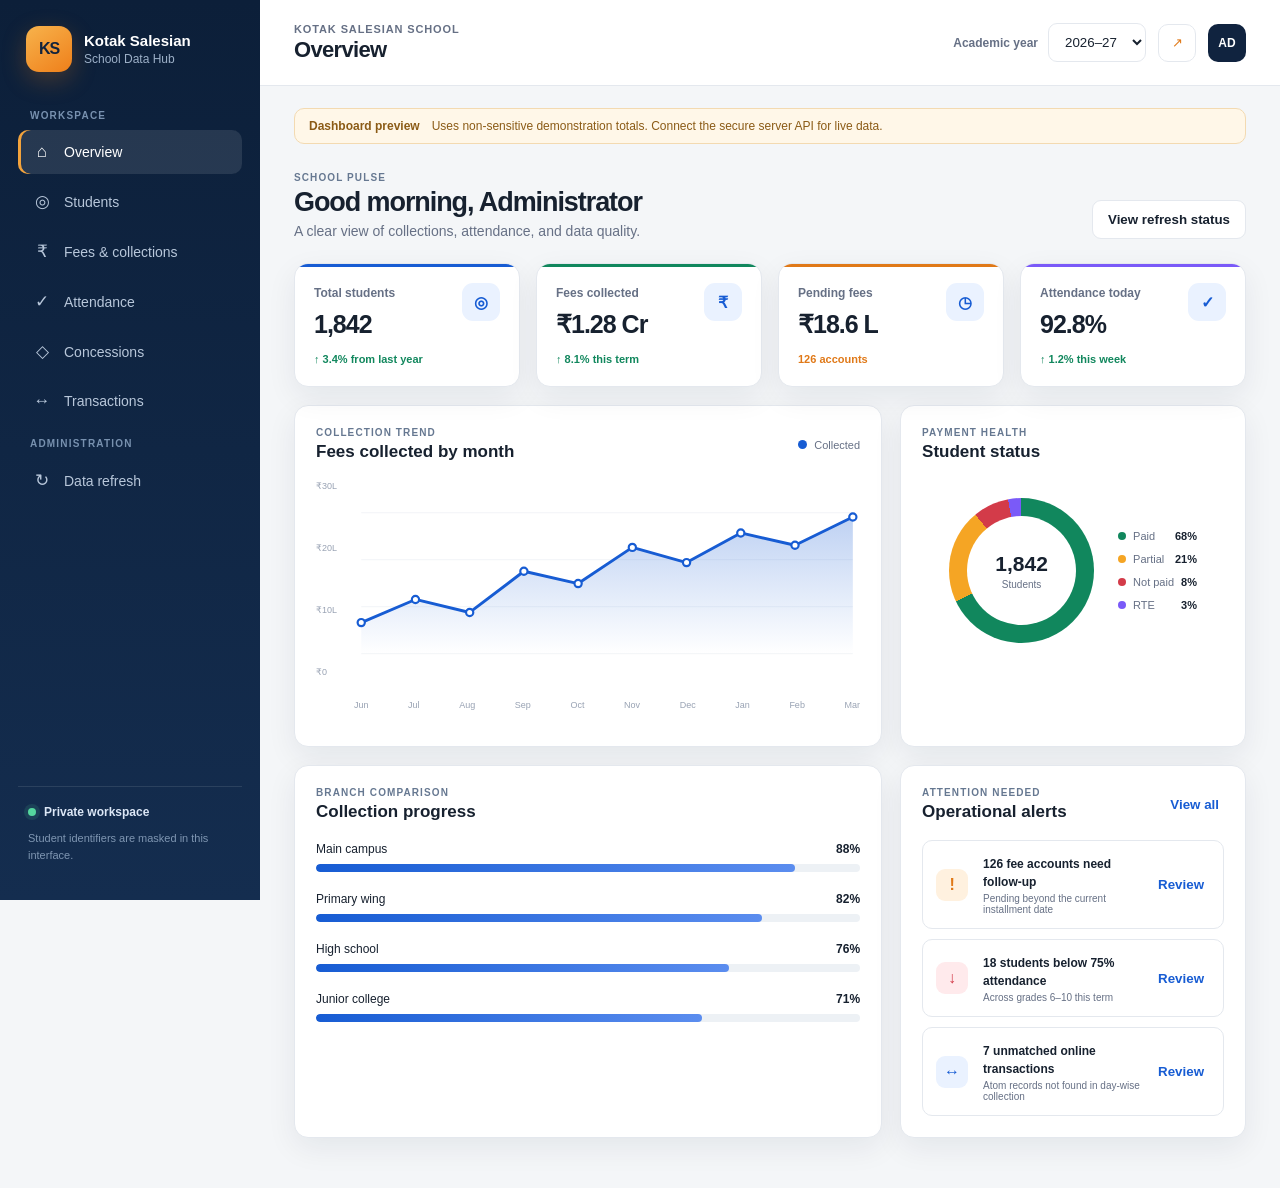
==== web_api/public/index.html @ 8c295ec9 "Fix Vercel standalone FastAPI deployment" ====
<!doctype html>
<html lang="en">
<head>
  <meta charset="utf-8">
  <meta name="viewport" content="width=device-width, initial-scale=1">
  <meta name="description" content="Kotak Salesian School administration and finance dashboard">
  <title>Kotak School Data Hub</title>
  <link rel="stylesheet" href="styles.css">
</head>
<body>
  <div class="app-shell">
    <aside class="sidebar" id="sidebar">
      <div class="brand">
        <div class="brand-mark" aria-hidden="true">KS</div>
        <div><strong>Kotak Salesian</strong><span>School Data Hub</span></div>
      </div>

      <nav class="nav" aria-label="Primary navigation">
        <p class="nav-label">Workspace</p>
        <button class="nav-item active" data-view="overview"><span>⌂</span>Overview</button>
        <button class="nav-item" data-view="students"><span>◎</span>Students</button>
        <button class="nav-item" data-view="fees"><span>₹</span>Fees & collections</button>
        <button class="nav-item" data-view="attendance"><span>✓</span>Attendance</button>
        <button class="nav-item" data-view="concessions"><span>◇</span>Concessions</button>
        <button class="nav-item" data-view="transactions"><span>↔</span>Transactions</button>
        <p class="nav-label">Administration</p>
        <button class="nav-item" data-view="refresh"><span>↻</span>Data refresh</button>
      </nav>

      <div class="sidebar-footer">
        <div class="privacy-badge"><span></span>Private workspace</div>
        <p>Student identifiers are masked in this interface.</p>
      </div>
    </aside>

    <main class="main">
      <header class="topbar">
        <button class="menu-button" id="menuButton" aria-label="Open navigation">☰</button>
        <div class="topbar-title">
          <p>Kotak Salesian School</p>
          <h1 id="pageTitle">Overview</h1>
        </div>
        <div class="topbar-actions">
          <label class="year-select">Academic year
            <select id="yearSelect">
              <option value="2026-27">2026–27</option>
              <option value="2025-26">2025–26</option>
              <option value="2024-25">2024–25</option>
            </select>
          </label>
          <button class="icon-button" id="connectionButton" aria-label="Connect data API" title="Connect data API">↗</button>
          <div class="avatar" title="Administrator">AD</div>
        </div>
      </header>

      <div class="demo-banner" id="dataBanner"><strong id="dataMode">Dashboard preview</strong><span id="dataMessage">Uses non-sensitive demonstration totals. Connect the secure server API for live data.</span></div>

      <section class="view active" id="overview" data-title="Overview">
        <div class="section-heading">
          <div><p class="eyebrow">School pulse</p><h2>Good morning, Administrator</h2><p>A clear view of collections, attendance, and data quality.</p></div>
          <button class="secondary-button" data-view-target="refresh">View refresh status</button>
        </div>

        <div class="metric-grid">
          <article class="metric-card accent-blue"><div class="metric-icon">◎</div><p>Total students</p><h3 data-metric="students">1,842</h3><span class="trend up">↑ 3.4% from last year</span></article>
          <article class="metric-card accent-green"><div class="metric-icon">₹</div><p>Fees collected</p><h3 data-metric="collected">₹1.28 Cr</h3><span class="trend up">↑ 8.1% this term</span></article>
          <article class="metric-card accent-orange"><div class="metric-icon">◷</div><p>Pending fees</p><h3 data-metric="pending">₹18.6 L</h3><span class="trend warn">126 accounts</span></article>
          <article class="metric-card accent-violet"><div class="metric-icon">✓</div><p>Attendance today</p><h3 data-metric="attendance">92.8%</h3><span class="trend up">↑ 1.2% this week</span></article>
        </div>

        <div class="dashboard-grid">
          <article class="panel wide">
            <div class="panel-header"><div><p class="eyebrow">Collection trend</p><h3>Fees collected by month</h3></div><div class="legend"><i></i>Collected</div></div>
            <div class="chart-wrap">
              <div class="y-axis"><span>₹30L</span><span>₹20L</span><span>₹10L</span><span>₹0</span></div>
              <svg class="line-chart" viewBox="0 0 700 250" role="img" aria-label="Fee collections from June to March">
                <defs><linearGradient id="area" x1="0" y1="0" x2="0" y2="1"><stop offset="0" stop-color="#175cd3" stop-opacity=".28"/><stop offset="1" stop-color="#175cd3" stop-opacity="0"/></linearGradient></defs>
                <g class="grid-lines"><line x1="10" y1="25" x2="690" y2="25"/><line x1="10" y1="90" x2="690" y2="90"/><line x1="10" y1="155" x2="690" y2="155"/><line x1="10" y1="220" x2="690" y2="220"/></g>
                <path class="area" d="M10 177 L85 145 L160 163 L235 106 L310 123 L385 73 L460 94 L535 53 L610 70 L690 31 L690 220 L10 220 Z"/>
                <polyline class="line" points="10,177 85,145 160,163 235,106 310,123 385,73 460,94 535,53 610,70 690,31"/>
                <g class="dots"><circle cx="10" cy="177" r="5"/><circle cx="85" cy="145" r="5"/><circle cx="160" cy="163" r="5"/><circle cx="235" cy="106" r="5"/><circle cx="310" cy="123" r="5"/><circle cx="385" cy="73" r="5"/><circle cx="460" cy="94" r="5"/><circle cx="535" cy="53" r="5"/><circle cx="610" cy="70" r="5"/><circle cx="690" cy="31" r="5"/></g>
              </svg>
              <div class="x-axis"><span>Jun</span><span>Jul</span><span>Aug</span><span>Sep</span><span>Oct</span><span>Nov</span><span>Dec</span><span>Jan</span><span>Feb</span><span>Mar</span></div>
            </div>
          </article>

          <article class="panel">
            <div class="panel-header"><div><p class="eyebrow">Payment health</p><h3>Student status</h3></div></div>
            <div class="donut-layout">
              <div class="donut payment-donut"><div><strong>1,842</strong><span>Students</span></div></div>
              <div class="donut-legend"><p><i class="paid"></i>Paid <strong>68%</strong></p><p><i class="partial"></i>Partial <strong>21%</strong></p><p><i class="unpaid"></i>Not paid <strong>8%</strong></p><p><i class="rte"></i>RTE <strong>3%</strong></p></div>
            </div>
          </article>

          <article class="panel">
            <div class="panel-header"><div><p class="eyebrow">Branch comparison</p><h3>Collection progress</h3></div></div>
            <div class="progress-list">
              <div><p><span>Main campus</span><strong>88%</strong></p><div><i style="width:88%"></i></div></div>
              <div><p><span>Primary wing</span><strong>82%</strong></p><div><i style="width:82%"></i></div></div>
              <div><p><span>High school</span><strong>76%</strong></p><div><i style="width:76%"></i></div></div>
              <div><p><span>Junior college</span><strong>71%</strong></p><div><i style="width:71%"></i></div></div>
            </div>
          </article>

          <article class="panel wide">
            <div class="panel-header"><div><p class="eyebrow">Attention needed</p><h3>Operational alerts</h3></div><button class="text-button">View all</button></div>
            <div class="alert-list">
              <div class="alert-item orange"><span>!</span><div><strong>126 fee accounts need follow-up</strong><p>Pending beyond the current installment date</p></div><button data-view-target="fees">Review</button></div>
              <div class="alert-item red"><span>↓</span><div><strong>18 students below 75% attendance</strong><p>Across grades 6–10 this term</p></div><button data-view-target="attendance">Review</button></div>
              <div class="alert-item blue"><span>↔</span><div><strong>7 unmatched online transactions</strong><p>Atom records not found in day-wise collection</p></div><button data-view-target="transactions">Review</button></div>
            </div>
          </article>
        </div>
      </section>

      <section class="view" id="students" data-title="Students">
        <div class="section-heading compact"><div><p class="eyebrow">Student registry</p><h2>Students</h2><p>Search academic records without exposing sensitive identity fields.</p></div><button class="primary-button">Export filtered list</button></div>
        <div class="metric-grid small"><article class="mini-stat"><span>Active</span><strong>1,736</strong></article><article class="mini-stat"><span>New admissions</span><strong>164</strong></article><article class="mini-stat"><span>TC applied</span><strong>28</strong></article><article class="mini-stat"><span>Alumni</span><strong>312</strong></article></div>
        <article class="panel table-panel"><div class="table-toolbar"><input class="search" id="studentSearch" placeholder="Search admission number or grade"><select><option>All grades</option><option>Grade 10</option><option>Grade 9</option><option>Grade 8</option></select><select><option>All statuses</option><option>Continuing</option><option>New</option><option>TC applied</option></select></div><div class="table-scroll"><table><thead><tr><th>Admission no.</th><th>Student</th><th>Grade</th><th>Branch</th><th>Status</th><th>Attendance</th></tr></thead><tbody id="studentRows"></tbody></table></div></article>
      </section>

      <section class="view" id="fees" data-title="Fees & collections">
        <div class="section-heading compact"><div><p class="eyebrow">Financial operations</p><h2>Fees & collections</h2><p>Monitor collection health, dues, and payment modes.</p></div><button class="primary-button">Download report</button></div>
        <div class="metric-grid small"><article class="mini-stat"><span>Expected</span><strong id="expectedStat">₹1.47 Cr</strong></article><article class="mini-stat"><span>Collected</span><strong id="collectedStat">₹1.28 Cr</strong></article><article class="mini-stat"><span>Concessions</span><strong id="feeConcessionStat">₹7.4 L</strong></article><article class="mini-stat"><span>Collection rate</span><strong id="collectionRateStat">87.3%</strong></article></div>
        <div class="dashboard-grid"><article class="panel wide"><div class="panel-header"><div><p class="eyebrow">Collection register</p><h3>Recent payments</h3></div><div class="status-pill success">Reconciled</div></div><div class="table-scroll"><table><thead><tr><th>Receipt</th><th>Admission</th><th>Date</th><th>Mode</th><th>Account</th><th>Amount</th></tr></thead><tbody id="feeRows"><tr><td>RC-260418</td><td>ADM•••1042</td><td>10 Oct 2026</td><td>Online</td><td>School fee</td><td>₹18,500</td></tr><tr><td>RC-260417</td><td>ADM•••0831</td><td>10 Oct 2026</td><td>Cash</td><td>Transport</td><td>₹7,200</td></tr><tr><td>RC-260416</td><td>ADM•••1527</td><td>9 Oct 2026</td><td>UPI</td><td>School fee</td><td>₹12,400</td></tr><tr><td>RC-260415</td><td>ADM•••0419</td><td>9 Oct 2026</td><td>Card</td><td>School fee</td><td>₹21,000</td></tr></tbody></table></div></article><article class="panel"><div class="panel-header"><div><p class="eyebrow">Payment modes</p><h3>Collection mix</h3></div></div><div class="horizontal-bars"><div><p><span>Online / UPI</span><strong>52%</strong></p><i style="--bar:52%"></i></div><div><p><span>Cash</span><strong>27%</strong></p><i style="--bar:27%"></i></div><div><p><span>Card</span><strong>14%</strong></p><i style="--bar:14%"></i></div><div><p><span>Bank transfer</span><strong>7%</strong></p><i style="--bar:7%"></i></div></div></article></div>
      </section>

      <section class="view" id="attendance" data-title="Attendance">
        <div class="section-heading compact"><div><p class="eyebrow">Daily presence</p><h2>Attendance</h2><p>Identify trends and students who may need support.</p></div><button class="primary-button">Attendance report</button></div>
        <div class="dashboard-grid"><article class="panel"><div class="panel-header"><div><p class="eyebrow" id="attendanceDateLabel">Latest recorded day</p><h3>Overall attendance</h3></div></div><div class="donut-layout centered"><div class="donut attendance-donut"><div><strong id="attendanceToday">92.8%</strong><span>Present</span></div></div></div></article><article class="panel wide"><div class="panel-header"><div><p class="eyebrow">By grade</p><h3>Latest attendance</h3></div></div><div class="grade-bars" id="gradeBars"></div></article><article class="panel full"><div class="panel-header"><div><p class="eyebrow">Intervention list</p><h3>Attendance below 75%</h3></div><span class="status-pill warning" id="lowAttendanceCount">18 students</span></div><div class="table-scroll"><table><thead><tr><th>Admission</th><th>Grade</th><th>Present</th><th>Absent</th><th>Attendance</th><th>Action</th></tr></thead><tbody id="attendanceRows"><tr><td>ADM•••0914</td><td>Grade 9 · A</td><td>86</td><td>31</td><td><span class="status-pill danger">73.5%</span></td><td><button class="text-button">Review</button></td></tr><tr><td>ADM•••1218</td><td>Grade 7 · B</td><td>83</td><td>34</td><td><span class="status-pill danger">70.9%</span></td><td><button class="text-button">Review</button></td></tr></tbody></table></div></article></div>
      </section>

      <section class="view" id="concessions" data-title="Concessions">
        <div class="section-heading compact"><div><p class="eyebrow">Financial assistance</p><h2>Concessions</h2><p>Track approved assistance with a clear audit trail.</p></div><button class="primary-button">Export register</button></div>
        <div class="metric-grid small"><article class="mini-stat"><span>Total granted</span><strong id="concessionTotalStat">₹7.4 L</strong></article><article class="mini-stat"><span>Beneficiaries</span><strong id="beneficiaryStat">96</strong></article><article class="mini-stat"><span>Average</span><strong id="concessionAverageStat">₹7,708</strong></article><article class="mini-stat"><span>Of expected fees</span><strong>5.0%</strong></article></div>
        <article class="panel table-panel"><div class="panel-header"><div><p class="eyebrow">Register</p><h3>Recent concessions</h3></div><span class="status-pill success">Approved records</span></div><div class="table-scroll"><table><thead><tr><th>Date</th><th>Student</th><th>Amount</th><th>Academic year</th></tr></thead><tbody id="concessionRows"><tr><td>8 Oct 2026</td><td>ADM•••0732</td><td>₹8,500</td><td>2026–27</td></tr><tr><td>6 Oct 2026</td><td>ADM•••1147</td><td>₹12,000</td><td>2026–27</td></tr><tr><td>2 Oct 2026</td><td>ADM•••0319</td><td>₹10,000</td><td>2026–27</td></tr></tbody></table></div></article>
      </section>

      <section class="view" id="transactions" data-title="Transactions">
        <div class="section-heading compact"><div><p class="eyebrow">Payment reconciliation</p><h2>Transactions</h2><p>Match Atom settlements against day-wise school collections.</p></div><button class="primary-button">Export exceptions</button></div>
        <div class="metric-grid small"><article class="mini-stat"><span>Atom transactions</span><strong>4,218</strong></article><article class="mini-stat"><span>Matched</span><strong>4,211</strong></article><article class="mini-stat"><span>Unmatched</span><strong class="orange-text" id="unmatchedStat">7</strong></article><article class="mini-stat"><span>Unmatched amount</span><strong id="unmatchedAmountStat">₹27,700</strong></article></div>
        <article class="panel table-panel"><div class="panel-header"><div><p class="eyebrow">Exceptions</p><h3>Unmatched Atom payments</h3></div><span class="status-pill warning">Needs review</span></div><div class="table-scroll"><table><thead><tr><th>Transaction</th><th>Admission</th><th>Transaction date</th><th>Settlement date</th><th>Amount</th><th>Status</th></tr></thead><tbody id="transactionRows"><tr><td>AT•••88214</td><td>ADM•••0284</td><td>9 Oct 2026</td><td>10 Oct 2026</td><td>₹18,500</td><td><span class="status-pill warning">Unmatched</span></td></tr><tr><td>AT•••88197</td><td>ADM•••1431</td><td>9 Oct 2026</td><td>10 Oct 2026</td><td>₹9,200</td><td><span class="status-pill warning">Unmatched</span></td></tr></tbody></table></div></article>
      </section>

      <section class="view" id="refresh" data-title="Data refresh">
        <div class="section-heading compact"><div><p class="eyebrow">Administrator tools</p><h2>Data refresh</h2><p>Review pipeline status before requesting a controlled server refresh.</p></div><span class="status-pill success"><i></i>All systems healthy</span></div>
        <div class="safety-callout"><span>i</span><div><strong>Protected operation</strong><p>The production implementation must run the Python pipeline on a private server. This preview never receives database passwords or student source files.</p></div></div>
        <div class="pipeline-grid" id="pipelineGrid"></div>
        <article class="panel audit-panel"><div class="panel-header"><div><p class="eyebrow">Audit trail</p><h3>Recent refresh activity</h3></div></div><div class="timeline"><div><i></i><p><strong>Day-wise collections refreshed</strong><span>10 Oct 2026, 6:42 PM · 4,218 records · Administrator</span></p></div><div><i></i><p><strong>Student registry refreshed</strong><span>10 Oct 2026, 6:31 PM · 1,842 records · Administrator</span></p></div><div><i></i><p><strong>Database backup verified</strong><span>10 Oct 2026, 6:28 PM · 312 KB · Automated</span></p></div></div></article>
      </section>
    </main>
  </div>

  <div class="modal-backdrop" id="modal" aria-hidden="true">
    <div class="modal" role="dialog" aria-modal="true" aria-labelledby="modalTitle">
      <button class="modal-close" id="modalClose" aria-label="Close">×</button>
      <div class="modal-icon">↻</div><p class="eyebrow">Server connection required</p><h2 id="modalTitle">Refresh request prepared</h2>
      <p>The web interface is ready. Connect the private pipeline API before enabling production refreshes.</p>
      <div class="modal-note"><strong>Safety checks included</strong><span>Verified backup · Atomic database writes · Audit logging · Admin-only access</span></div>
      <button class="primary-button full-button" id="modalDone">Understood</button>
    </div>
  </div>
  <div class="modal-backdrop" id="connectionModal" aria-hidden="true">
    <div class="modal" role="dialog" aria-modal="true" aria-labelledby="connectionTitle">
      <button class="modal-close" id="connectionClose" aria-label="Close">×</button>
      <div class="modal-icon">↗</div><p class="eyebrow">Secure server connection</p><h2 id="connectionTitle">Connect live school data</h2>
      <p>The API key is kept only for this browser session and is never included in the published website.</p>
      <label class="field-label">API address<input id="apiUrl" type="url" placeholder="https://api.example.com"></label>
      <label class="field-label">API key<input id="apiKey" type="password" placeholder="Viewer or administrator key" autocomplete="off"></label>
      <p class="form-status" id="connectionStatus"></p>
      <div class="button-row"><button class="secondary-button" id="disconnectButton">Use preview data</button><button class="primary-button" id="connectButton">Connect securely</button></div>
    </div>
  </div>
  <script src="app.js"></script>
</body>
</html>
---- web_api/public/styles.css ----
:root{--navy:#10233f;--navy-2:#18375e;--blue:#175cd3;--blue-soft:#eaf2ff;--ink:#17212f;--muted:#667085;--line:#e4e8ee;--bg:#f4f6f8;--white:#fff;--green:#11875d;--orange:#e07918;--red:#d33b49;--violet:#7a5af8;--shadow:0 10px 30px rgba(18,35,60,.07)}
*{box-sizing:border-box}html{scroll-behavior:smooth}body{margin:0;background:var(--bg);color:var(--ink);font-family:Inter,ui-sans-serif,-apple-system,BlinkMacSystemFont,"Segoe UI",sans-serif}.app-shell{min-height:100vh}.sidebar{position:fixed;inset:0 auto 0 0;width:260px;background:linear-gradient(180deg,#0c1f39,#142d4f);color:#dce7f6;padding:26px 18px;display:flex;flex-direction:column;z-index:20}.brand{display:flex;gap:12px;align-items:center;padding:0 8px 28px}.brand-mark{height:46px;width:46px;border-radius:13px;display:grid;place-items:center;background:linear-gradient(145deg,#f7b34c,#ef7f1a);color:#11233d;font-weight:900;letter-spacing:-1px;box-shadow:0 8px 25px rgba(238,126,25,.25)}.brand strong,.brand span{display:block}.brand strong{font-size:15px;color:white}.brand span{font-size:12px;color:#9db0c8;margin-top:3px}.nav{display:flex;flex-direction:column;gap:5px}.nav-label{padding:10px 12px 4px;margin:0;color:#7891af;text-transform:uppercase;letter-spacing:.12em;font-size:10px;font-weight:800}.nav-item{border:0;background:transparent;color:#b8c7da;border-radius:10px;padding:12px 14px;text-align:left;font-size:14px;display:flex;align-items:center;gap:12px;cursor:pointer;transition:.2s}.nav-item span{width:20px;text-align:center;font-size:17px}.nav-item:hover,.nav-item.active{background:rgba(255,255,255,.1);color:#fff}.nav-item.active{box-shadow:inset 3px 0 #f3a33c}.sidebar-footer{margin-top:auto;border-top:1px solid rgba(255,255,255,.1);padding:18px 10px 0}.privacy-badge{font-size:12px;font-weight:700;display:flex;align-items:center;gap:8px}.privacy-badge span{width:8px;height:8px;background:#55d69e;border-radius:50%;box-shadow:0 0 0 4px rgba(85,214,158,.12)}.sidebar-footer p{color:#7f96b2;font-size:11px;line-height:1.5}.main{margin-left:260px;min-height:100vh}.topbar{height:86px;background:rgba(255,255,255,.94);border-bottom:1px solid var(--line);display:flex;align-items:center;padding:0 34px;position:sticky;top:0;z-index:10;backdrop-filter:blur(12px)}.topbar-title p{margin:0 0 2px;color:var(--muted);font-size:11px;text-transform:uppercase;letter-spacing:.08em;font-weight:700}.topbar-title h1{margin:0;font-size:22px;letter-spacing:-.03em}.topbar-actions{margin-left:auto;display:flex;align-items:center;gap:12px}.year-select{display:flex;align-items:center;gap:10px;color:var(--muted);font-size:12px;font-weight:700}.year-select select,.table-toolbar select,.search{border:1px solid var(--line);background:#fff;border-radius:9px;padding:10px 12px;color:var(--ink);outline:none}.icon-button,.menu-button{border:1px solid var(--line);background:#fff;width:38px;height:38px;border-radius:10px;cursor:pointer;color:var(--orange)}.menu-button{display:none}.avatar{width:38px;height:38px;border-radius:10px;display:grid;place-items:center;background:var(--navy);color:#fff;font-size:12px;font-weight:800}.demo-banner{margin:22px 34px 0;padding:10px 14px;background:#fff7e8;border:1px solid #f3dab1;border-radius:10px;color:#8b5b16;font-size:12px;display:flex;gap:12px}.view{display:none;padding:28px 34px 50px;animation:fade .25s ease}.view.active{display:block}@keyframes fade{from{opacity:0;transform:translateY(4px)}to{opacity:1;transform:none}}.section-heading{display:flex;justify-content:space-between;align-items:flex-end;margin-bottom:24px}.section-heading.compact{align-items:center}.section-heading h2{margin:4px 0 5px;font-size:27px;letter-spacing:-.04em}.section-heading p{margin:0;color:var(--muted);font-size:14px}.eyebrow{text-transform:uppercase!important;letter-spacing:.11em!important;color:#667891!important;font-size:10px!important;font-weight:800!important}.primary-button,.secondary-button,.text-button{border:0;border-radius:9px;padding:11px 15px;font-weight:750;cursor:pointer}.primary-button{background:var(--navy);color:#fff}.secondary-button{background:#fff;border:1px solid var(--line);color:var(--ink)}.text-button{background:transparent;color:var(--blue);padding:5px}.metric-grid{display:grid;grid-template-columns:repeat(4,minmax(0,1fr));gap:16px;margin-bottom:18px}.metric-card,.mini-stat,.panel{background:#fff;border:1px solid var(--line);border-radius:14px;box-shadow:var(--shadow)}.metric-card{padding:19px;position:relative;overflow:hidden}.metric-card:after{content:"";position:absolute;top:0;left:0;right:0;height:3px;background:var(--blue)}.accent-green:after{background:var(--green)}.accent-orange:after{background:var(--orange)}.accent-violet:after{background:var(--violet)}.metric-icon{float:right;width:38px;height:38px;border-radius:11px;background:var(--blue-soft);display:grid;place-items:center;color:var(--blue);font-weight:900}.metric-card p{margin:3px 0 10px;color:var(--muted);font-size:12px;font-weight:700}.metric-card h3{font-size:25px;margin:0 0 10px;letter-spacing:-.04em}.trend{font-size:11px;font-weight:700}.trend.up{color:var(--green)}.trend.warn{color:var(--orange)}.metric-grid.small{margin-top:2px}.mini-stat{padding:18px 20px}.mini-stat span,.mini-stat strong{display:block}.mini-stat span{font-size:12px;color:var(--muted);margin-bottom:8px}.mini-stat strong{font-size:22px}.orange-text{color:var(--orange)}.dashboard-grid{display:grid;grid-template-columns:1.7fr 1fr;gap:18px}.panel{padding:21px;min-width:0}.panel.wide{min-height:310px}.panel.full{grid-column:1/-1}.panel-header{display:flex;align-items:center;justify-content:space-between;gap:12px;margin-bottom:18px}.panel-header h3{margin:4px 0 0;font-size:17px}.panel-header p{margin:0}.legend{font-size:11px;color:var(--muted);display:flex;align-items:center;gap:7px}.legend i{width:9px;height:9px;border-radius:50%;background:var(--blue)}.chart-wrap{display:grid;grid-template-columns:38px 1fr;grid-template-rows:1fr 25px;height:245px}.y-axis{display:flex;flex-direction:column;justify-content:space-between;color:#98a2b3;font-size:9px;padding:1px 0 23px}.line-chart{width:100%;height:210px;overflow:visible}.grid-lines line{stroke:#edf0f4;stroke-width:1}.area{fill:url(#area)}.line{fill:none;stroke:var(--blue);stroke-width:4;stroke-linecap:round;stroke-linejoin:round}.dots circle{fill:#fff;stroke:var(--blue);stroke-width:3}.x-axis{grid-column:2;display:flex;justify-content:space-between;color:#98a2b3;font-size:9px}.donut-layout{display:flex;align-items:center;justify-content:center;gap:24px;padding:18px 0}.donut-layout.centered{padding:28px}.donut{width:145px;height:145px;border-radius:50%;display:grid;place-items:center;position:relative;flex:none}.payment-donut{background:conic-gradient(var(--green) 0 68%,#f5a524 68% 89%,var(--red) 89% 97%,var(--violet) 97%)}.attendance-donut{background:conic-gradient(var(--green) 0 92.8%,#e8edf2 92.8%)}.donut:before{content:"";position:absolute;inset:18px;border-radius:50%;background:#fff}.donut div{position:relative;text-align:center}.donut strong,.donut span{display:block}.donut strong{font-size:21px}.donut span{font-size:10px;color:var(--muted);margin-top:3px}.donut-legend p{font-size:11px;color:var(--muted);display:flex;align-items:center;gap:7px}.donut-legend strong{margin-left:auto;color:var(--ink)}.donut-legend i{width:8px;height:8px;border-radius:50%}.paid{background:var(--green)}.partial{background:#f5a524}.unpaid{background:var(--red)}.rte{background:var(--violet)}.progress-list>div{margin:20px 0}.progress-list p,.horizontal-bars p{display:flex;justify-content:space-between;font-size:12px;margin:0 0 8px}.progress-list>div>div{height:8px;background:#edf1f5;border-radius:20px;overflow:hidden}.progress-list i{display:block;background:linear-gradient(90deg,var(--blue),#5b8def);height:100%;border-radius:20px}.alert-list{display:grid;gap:10px}.alert-item{display:grid;grid-template-columns:35px 1fr auto;align-items:center;gap:12px;padding:13px;border:1px solid var(--line);border-radius:10px}.alert-item>span{width:32px;height:32px;display:grid;place-items:center;border-radius:9px;font-weight:900}.alert-item.orange>span{background:#fff1df;color:var(--orange)}.alert-item.red>span{background:#ffeaec;color:var(--red)}.alert-item.blue>span{background:var(--blue-soft);color:var(--blue)}.alert-item strong{font-size:12px}.alert-item p{margin:3px 0 0;color:var(--muted);font-size:10px}.alert-item button{border:0;background:transparent;color:var(--blue);font-weight:800;cursor:pointer}.table-panel{padding:0;overflow:hidden}.table-toolbar{display:flex;gap:10px;padding:17px;border-bottom:1px solid var(--line)}.search{flex:1;min-width:180px}.table-scroll{overflow:auto}table{border-collapse:collapse;width:100%;font-size:12px}th{text-align:left;color:#667085;text-transform:uppercase;letter-spacing:.06em;font-size:9px;background:#f8fafc}th,td{padding:14px 16px;border-bottom:1px solid #edf0f3;white-space:nowrap}tbody tr:hover{background:#fafcff}.status-pill{display:inline-flex;align-items:center;gap:6px;padding:6px 9px;border-radius:20px;font-size:10px;font-weight:800;background:#eef2f6;color:#566273}.status-pill.success{background:#e9f8f1;color:var(--green)}.status-pill.warning{background:#fff3df;color:#a45c10}.status-pill.danger{background:#ffebed;color:var(--red)}.status-pill i{width:7px;height:7px;border-radius:50%;background:currentColor}.horizontal-bars>div{margin:22px 0}.horizontal-bars>div>i{display:block;width:100%;height:9px;background:linear-gradient(90deg,var(--blue) var(--bar),#edf1f5 var(--bar));border-radius:20px}.grade-bars{display:grid;gap:14px}.grade-row{display:grid;grid-template-columns:70px 1fr 45px;align-items:center;gap:12px;font-size:11px}.grade-row>div{height:10px;background:#edf1f5;border-radius:20px;overflow:hidden}.grade-row i{display:block;height:100%;background:var(--green);border-radius:20px}.safety-callout{display:flex;gap:13px;padding:16px 18px;border:1px solid #b7d3ff;background:#eef5ff;border-radius:12px;margin-bottom:18px}.safety-callout>span{width:28px;height:28px;display:grid;place-items:center;border-radius:50%;background:var(--blue);color:#fff;font-weight:900;flex:none}.safety-callout strong{font-size:13px}.safety-callout p{margin:4px 0 0;color:#496484;font-size:11px}.pipeline-grid{display:grid;grid-template-columns:repeat(3,minmax(0,1fr));gap:14px;margin-bottom:18px}.pipeline-card{background:#fff;border:1px solid var(--line);border-radius:13px;padding:17px}.pipeline-card header{display:flex;justify-content:space-between;gap:10px}.pipeline-card h3{font-size:14px;margin:0}.pipeline-card p{font-size:10px;color:var(--muted);line-height:1.5}.pipeline-card footer{border-top:1px solid var(--line);padding-top:12px;display:flex;align-items:center;justify-content:space-between}.pipeline-card footer span{font-size:9px;color:var(--muted)}.pipeline-card button{border:0;background:var(--blue-soft);color:var(--blue);font-weight:800;padding:7px 10px;border-radius:7px;cursor:pointer}.audit-panel{margin-top:18px}.timeline{display:grid;gap:18px}.timeline>div{display:flex;gap:13px}.timeline i{width:9px;height:9px;border-radius:50%;margin-top:4px;background:var(--green);box-shadow:0 0 0 5px #e7f7f0}.timeline p{margin:0}.timeline strong,.timeline span{display:block}.timeline strong{font-size:12px}.timeline span{font-size:10px;color:var(--muted);margin-top:4px}.modal-backdrop{position:fixed;inset:0;background:rgba(7,20,36,.62);z-index:50;display:none;place-items:center;padding:20px;backdrop-filter:blur(4px)}.modal-backdrop.open{display:grid}.modal{background:#fff;border-radius:18px;padding:30px;max-width:430px;width:100%;position:relative;box-shadow:0 30px 80px rgba(0,0,0,.25)}.modal-close{position:absolute;right:16px;top:13px;border:0;background:transparent;font-size:25px;cursor:pointer}.modal-icon{width:46px;height:46px;border-radius:13px;background:var(--blue-soft);color:var(--blue);display:grid;place-items:center;font-size:22px}.modal h2{margin:7px 0 9px}.modal>p{color:var(--muted);font-size:13px;line-height:1.6}.modal-note{padding:13px;background:#f7f9fb;border-radius:10px;margin:17px 0}.modal-note strong,.modal-note span{display:block;font-size:11px}.modal-note span{color:var(--muted);margin-top:5px}.full-button{width:100%}
@media(max-width:1100px){.metric-grid{grid-template-columns:repeat(2,1fr)}.pipeline-grid{grid-template-columns:repeat(2,1fr)}.dashboard-grid{grid-template-columns:1fr}.panel.full{grid-column:auto}}
@media(max-width:760px){.sidebar{transform:translateX(-100%);transition:.25s;width:250px}.sidebar.open{transform:none}.main{margin-left:0}.menu-button{display:block}.topbar{padding:0 18px;height:74px}.topbar-title p{display:none}.topbar-actions{gap:7px}.year-select{font-size:0}.year-select select{font-size:11px;width:98px}.icon-button{display:none}.demo-banner{margin:14px 16px 0;flex-direction:column;gap:3px}.view{padding:22px 16px 40px}.section-heading{align-items:flex-start;gap:15px}.section-heading h2{font-size:23px}.section-heading .secondary-button,.section-heading .primary-button{display:none}.metric-grid,.metric-grid.small,.pipeline-grid{grid-template-columns:1fr 1fr}.dashboard-grid{display:block}.panel{margin-bottom:14px}.panel.wide{min-height:0}.donut-layout{flex-direction:column}.table-toolbar{flex-wrap:wrap}.table-toolbar .search{flex-basis:100%}.alert-item{grid-template-columns:35px 1fr}.alert-item button{display:none}}
@media(max-width:430px){.metric-grid,.metric-grid.small,.pipeline-grid{grid-template-columns:1fr}.topbar-title h1{font-size:18px}.avatar{display:none}}
.demo-banner.live{background:#eaf8f2;border-color:#b8e5d2;color:#176847}.field-label{display:block;color:var(--muted);font-size:11px;font-weight:700;margin-top:14px}.field-label input{display:block;width:100%;margin-top:6px;border:1px solid var(--line);border-radius:9px;padding:12px;color:var(--ink);font:inherit}.field-label input:focus{outline:2px solid #bdd3f8;border-color:var(--blue)}.form-status{min-height:18px!important;margin:10px 0!important;font-size:11px!important}.form-status.error{color:var(--red)!important}.form-status.success{color:var(--green)!important}.button-row{display:flex;justify-content:flex-end;gap:9px;margin-top:8px}
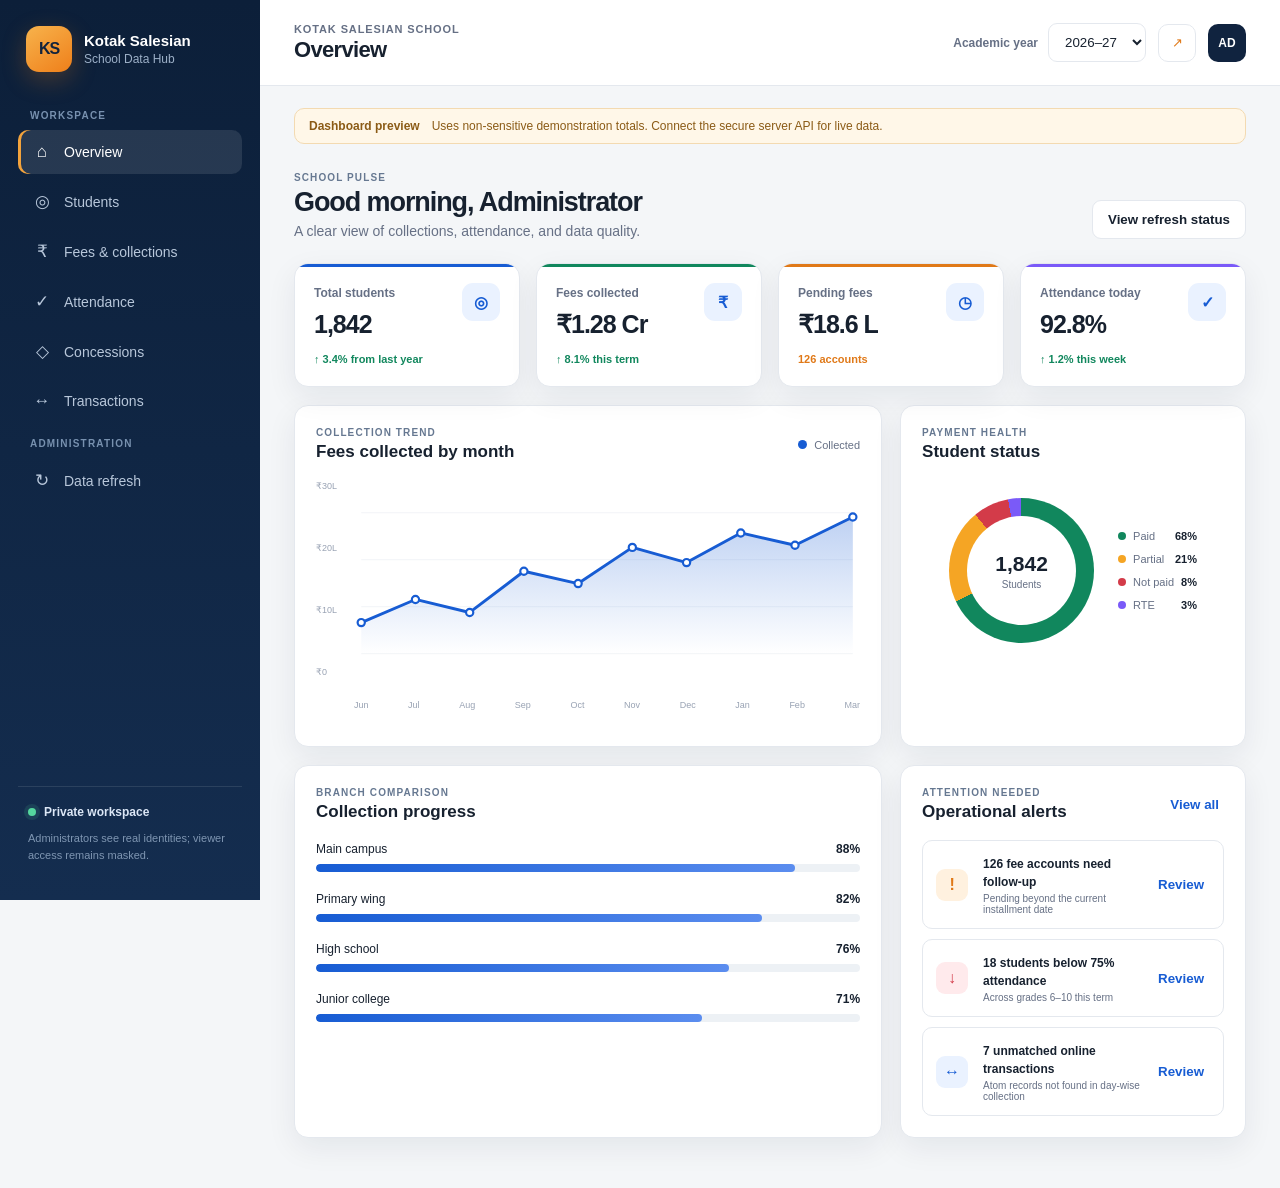
==== commit ebcc6d25: "Show real student identities to administrators" ====
--- a/web_api/public/index.html
+++ b/web_api/public/index.html
@@ -29,7 +29,7 @@
 
       <div class="sidebar-footer">
         <div class="privacy-badge"><span></span>Private workspace</div>
-        <p>Student identifiers are masked in this interface.</p>
+        <p>Administrators see real identities; viewer access remains masked.</p>
       </div>
     </aside>
 
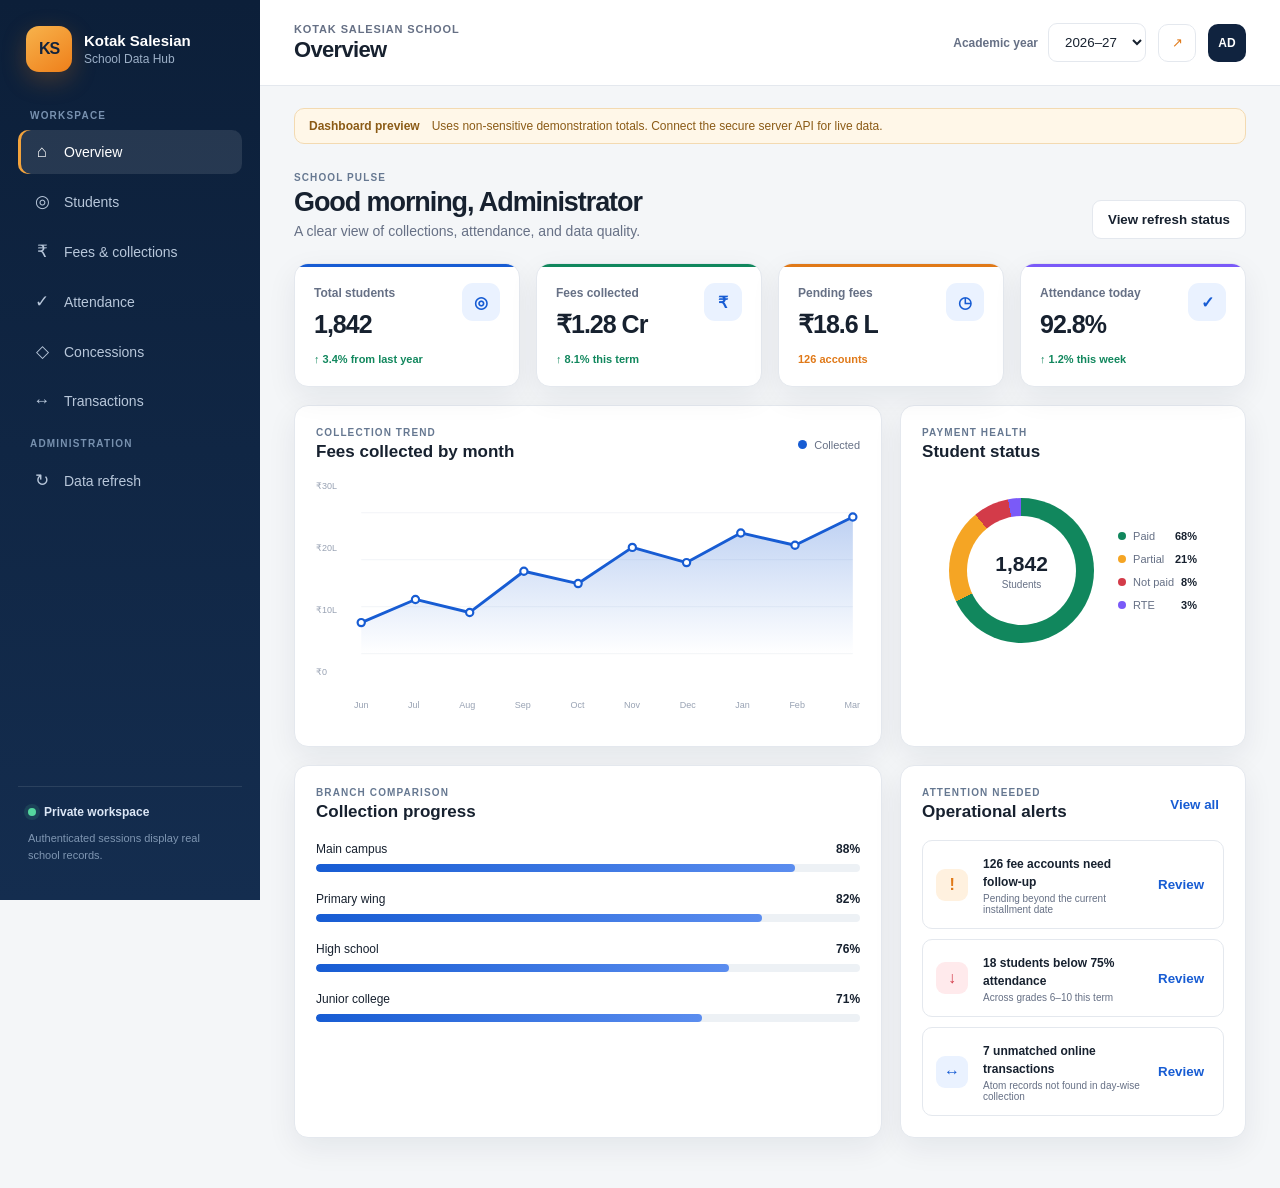
==== commit 14a83b20: "Unmask authenticated production reports" ====
--- a/web_api/public/index.html
+++ b/web_api/public/index.html
@@ -29,7 +29,7 @@
 
       <div class="sidebar-footer">
         <div class="privacy-badge"><span></span>Private workspace</div>
-        <p>Administrators see real identities; viewer access remains masked.</p>
+        <p>Authenticated sessions display real school records.</p>
       </div>
     </aside>
 
@@ -114,7 +114,7 @@
       </section>
 
       <section class="view" id="students" data-title="Students">
-        <div class="section-heading compact"><div><p class="eyebrow">Student registry</p><h2>Students</h2><p>Search academic records without exposing sensitive identity fields.</p></div><button class="primary-button">Export filtered list</button></div>
+        <div class="section-heading compact"><div><p class="eyebrow">Student registry</p><h2>Students</h2><p>Search authenticated school records with real student identities.</p></div><button class="primary-button">Export filtered list</button></div>
         <div class="metric-grid small"><article class="mini-stat"><span>Active</span><strong>1,736</strong></article><article class="mini-stat"><span>New admissions</span><strong>164</strong></article><article class="mini-stat"><span>TC applied</span><strong>28</strong></article><article class="mini-stat"><span>Alumni</span><strong>312</strong></article></div>
         <article class="panel table-panel"><div class="table-toolbar"><input class="search" id="studentSearch" placeholder="Search admission number or grade"><select><option>All grades</option><option>Grade 10</option><option>Grade 9</option><option>Grade 8</option></select><select><option>All statuses</option><option>Continuing</option><option>New</option><option>TC applied</option></select></div><div class="table-scroll"><table><thead><tr><th>Admission no.</th><th>Student</th><th>Grade</th><th>Branch</th><th>Status</th><th>Attendance</th></tr></thead><tbody id="studentRows"></tbody></table></div></article>
       </section>
